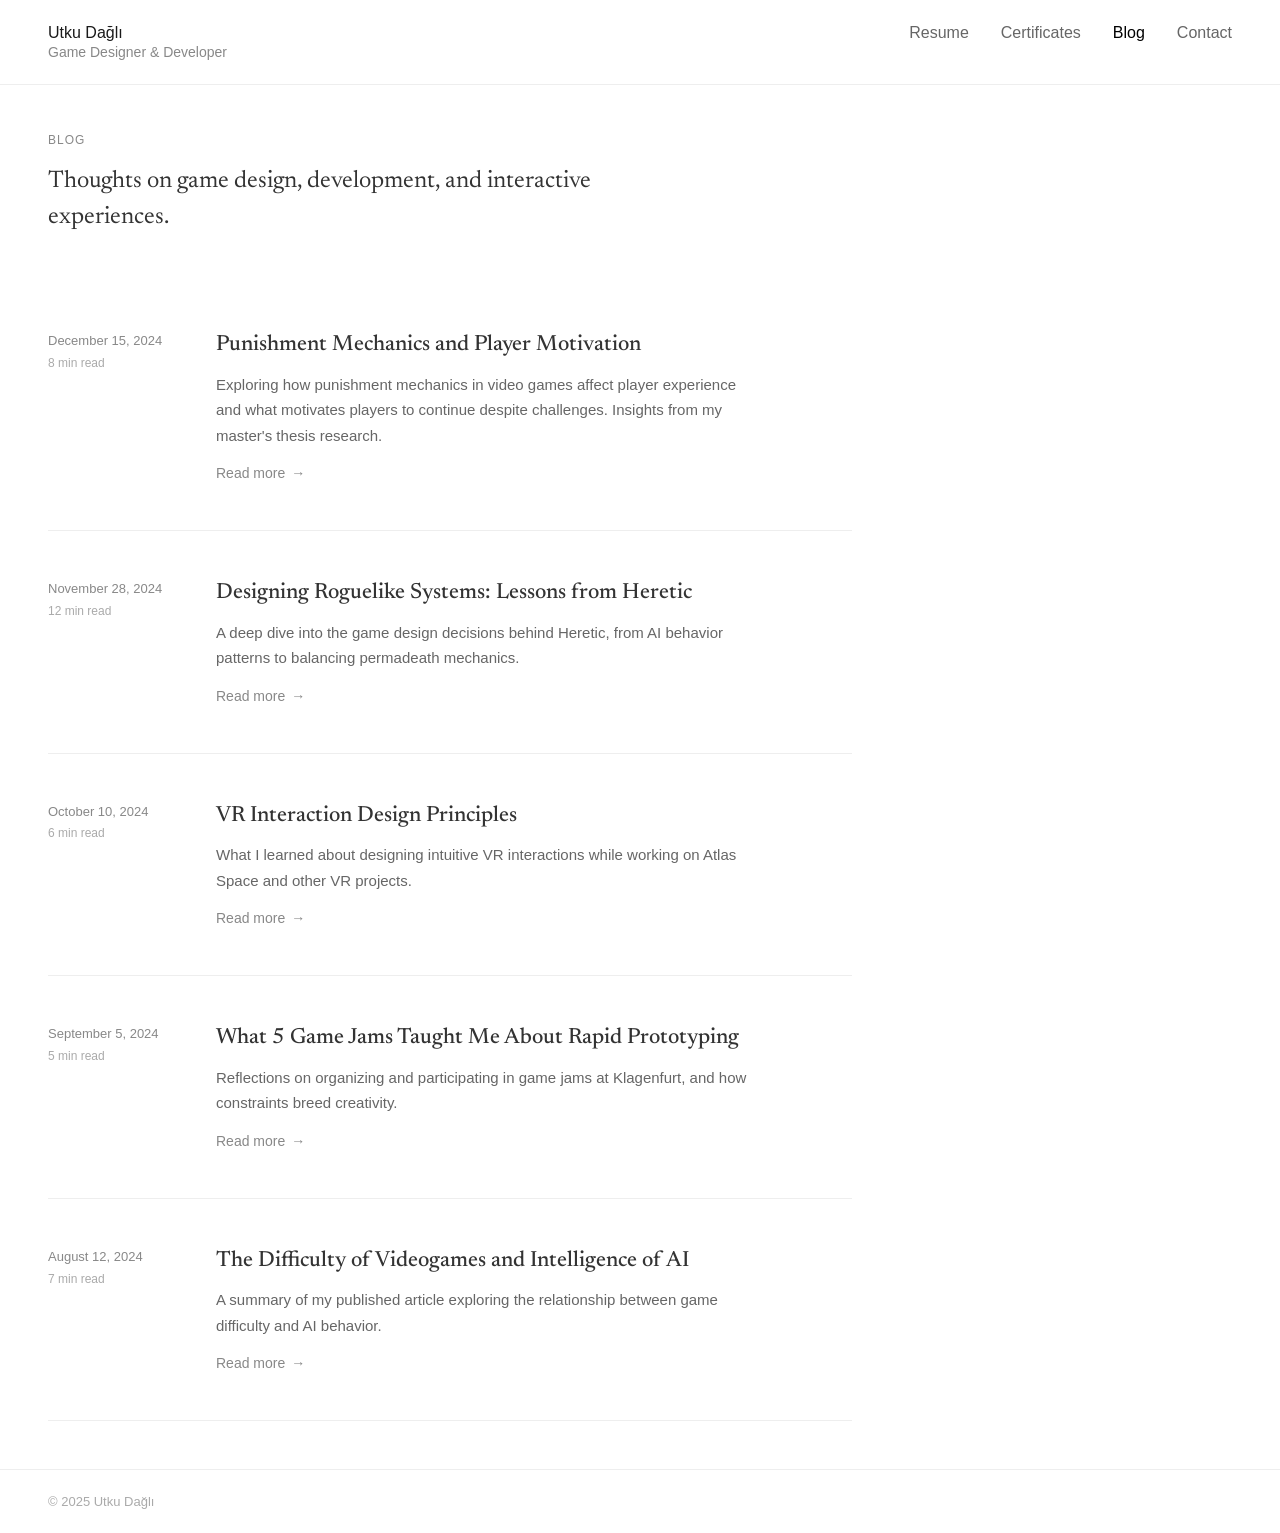
==== blog.html @ bbbc9430 "Starting Pages" ====
<!DOCTYPE html>
<html lang="en">
<head>
  <meta charset="UTF-8">
  <meta name="viewport" content="width=device-width, initial-scale=1.0">
  <title>Blog | Utku Dağlı</title>
  <link href="https://fonts.googleapis.com/css2?family=Newsreader:wght@400;500;600&display=swap" rel="stylesheet">
  <style>
    * {
      margin: 0;
      padding: 0;
      box-sizing: border-box;
    }

    ::selection {
      background: #000;
      color: #fff;
    }

    body {
      min-height: 100vh;
      background-color: #fff;
      color: #1a1a1a;
      font-family: -apple-system, BlinkMacSystemFont, "Segoe UI", sans-serif;
    }

    a {
      color: inherit;
      text-decoration: none;
    }

    .link {
      color: #666;
      text-decoration: none;
      transition: color 0.2s;
      cursor: pointer;
    }

    .link:hover {
      color: #000;
    }

    .link.active {
      color: #000;
    }

    /* Header */
    header {
      position: sticky;
      top: 0;
      padding: 24px 48px;
      display: flex;
      justify-content: space-between;
      align-items: baseline;
      border-bottom: 1px solid #eee;
      background: #fff;
      z-index: 100;
    }

    header h1 {
      font-size: 16px;
      font-weight: 500;
    }

    header p {
      font-size: 14px;
      color: #888;
      margin-top: 2px;
    }

    nav {
      display: flex;
      gap: 32px;
    }

    /* Blog Section */
    .blog-section {
      padding: 48px;
      max-width: 900px;
    }

    .section-title {
      font-size: 12px;
      font-weight: 500;
      text-transform: uppercase;
      letter-spacing: 1px;
      color: #888;
      margin-bottom: 16px;
    }

    .blog-intro {
      font-family: 'Newsreader', Georgia, serif;
      font-size: 24px;
      line-height: 1.5;
      color: #333;
      margin-bottom: 48px;
      max-width: 600px;
    }

    /* Posts List */
    .post-item {
      display: grid;
      grid-template-columns: 120px 1fr;
      gap: 48px;
      padding: 48px 0;
      border-bottom: 1px solid #eee;
      cursor: pointer;
      transition: all 0.2s;
    }

    .post-item:hover {
      background: #fafafa;
      margin: 0 -48px;
      padding: 48px;
    }

    .post-date {
      font-size: 13px;
      color: #888;
      line-height: 1.6;
    }

    .post-read-time {
      font-size: 12px;
      color: #aaa;
      margin-top: 4px;
    }

    .post-title {
      font-family: 'Newsreader', Georgia, serif;
      font-size: 22px;
      font-weight: 500;
      margin-bottom: 12px;
      line-height: 1.3;
      color: #333;
      transition: color 0.2s;
    }

    .post-item:hover .post-title {
      color: #000;
    }

    .post-excerpt {
      font-size: 15px;
      color: #666;
      line-height: 1.7;
      margin-bottom: 16px;
      max-width: 540px;
    }

    .read-link {
      display: inline-flex;
      align-items: center;
      gap: 6px;
      color: #888;
      font-size: 14px;
      transition: color 0.2s;
    }

    .post-item:hover .read-link {
      color: #000;
    }

    /* Footer */
    footer {
      padding: 24px 48px;
      border-top: 1px solid #eee;
      font-size: 13px;
      color: #aaa;
    }

    /* Scroll to Top Button */
    .scroll-top-btn {
      position: fixed;
      bottom: 32px;
      left: 32px;
      width: 40px;
      height: 40px;
      background: #fff;
      border: 1px solid #ddd;
      border-radius: 50%;
      cursor: pointer;
      display: flex;
      align-items: center;
      justify-content: center;
      transition: all 0.2s;
      z-index: 100;
      opacity: 0;
      visibility: hidden;
    }

    .scroll-top-btn.visible {
      opacity: 1;
      visibility: visible;
    }

    .scroll-top-btn:hover {
      border-color: #000;
      background: #000;
      color: #fff;
    }
  </style>
</head>
<body>
  <!-- Header -->
  <header>
    <div>
      <h1><a href="index.html">Utku Dağlı</a></h1>
      <p>Game Designer & Developer</p>
    </div>
    <nav>
      <a href="resume.html" class="link">Resume</a>
      <a href="certificates.html" class="link">Certificates</a>
      <a href="blog.html" class="link active">Blog</a>
      <a href="contact.html" class="link">Contact</a>
    </nav>
  </header>

  <!-- Blog Section -->
  <section class="blog-section">
    <h2 class="section-title">Blog</h2>
    <p class="blog-intro">Thoughts on game design, development, and interactive experiences.</p>

    <!-- Posts List -->
    <div class="posts-list">
      <article class="post-item" onclick="location.href='blog-post.html?slug=punishment-mechanics-player-motivation'">
        <div class="post-meta">
          <p class="post-date">December 15, 2024</p>
          <p class="post-read-time">8 min read</p>
        </div>
        <div class="post-content">
          <h3 class="post-title">Punishment Mechanics and Player Motivation</h3>
          <p class="post-excerpt">Exploring how punishment mechanics in video games affect player experience and what motivates players to continue despite challenges. Insights from my master's thesis research.</p>
          <span class="read-link">Read more <span>→</span></span>
        </div>
      </article>

      <article class="post-item" onclick="location.href='blog-post.html?slug=designing-roguelike-systems'">
        <div class="post-meta">
          <p class="post-date">November 28, 2024</p>
          <p class="post-read-time">12 min read</p>
        </div>
        <div class="post-content">
          <h3 class="post-title">Designing Roguelike Systems: Lessons from Heretic</h3>
          <p class="post-excerpt">A deep dive into the game design decisions behind Heretic, from AI behavior patterns to balancing permadeath mechanics.</p>
          <span class="read-link">Read more <span>→</span></span>
        </div>
      </article>

      <article class="post-item" onclick="location.href='blog-post.html?slug=vr-interaction-design-principles'">
        <div class="post-meta">
          <p class="post-date">October 10, 2024</p>
          <p class="post-read-time">6 min read</p>
        </div>
        <div class="post-content">
          <h3 class="post-title">VR Interaction Design Principles</h3>
          <p class="post-excerpt">What I learned about designing intuitive VR interactions while working on Atlas Space and other VR projects.</p>
          <span class="read-link">Read more <span>→</span></span>
        </div>
      </article>

      <article class="post-item" onclick="location.href='blog-post.html?slug=game-jam-lessons'">
        <div class="post-meta">
          <p class="post-date">September 5, 2024</p>
          <p class="post-read-time">5 min read</p>
        </div>
        <div class="post-content">
          <h3 class="post-title">What 5 Game Jams Taught Me About Rapid Prototyping</h3>
          <p class="post-excerpt">Reflections on organizing and participating in game jams at Klagenfurt, and how constraints breed creativity.</p>
          <span class="read-link">Read more <span>→</span></span>
        </div>
      </article>

      <article class="post-item" onclick="location.href='blog-post.html?slug=ai-difficulty-in-games'">
        <div class="post-meta">
          <p class="post-date">August 12, 2024</p>
          <p class="post-read-time">7 min read</p>
        </div>
        <div class="post-content">
          <h3 class="post-title">The Difficulty of Videogames and Intelligence of AI</h3>
          <p class="post-excerpt">A summary of my published article exploring the relationship between game difficulty and AI behavior.</p>
          <span class="read-link">Read more <span>→</span></span>
        </div>
      </article>
    </div>
  </section>

  <!-- Footer -->
  <footer>
    © 2025 Utku Dağlı
  </footer>

  <!-- Scroll to Top Button -->
  <button class="scroll-top-btn" id="scrollTopBtn" onclick="scrollToTop()">↑</button>

  <script>
    function scrollToTop() {
      window.scrollTo({ top: 0, behavior: 'smooth' });
    }

    window.addEventListener('scroll', () => {
      const btn = document.getElementById('scrollTopBtn');
      if (window.scrollY > 400) {
        btn.classList.add('visible');
      } else {
        btn.classList.remove('visible');
      }
    });
  </script>
</body>
</html>
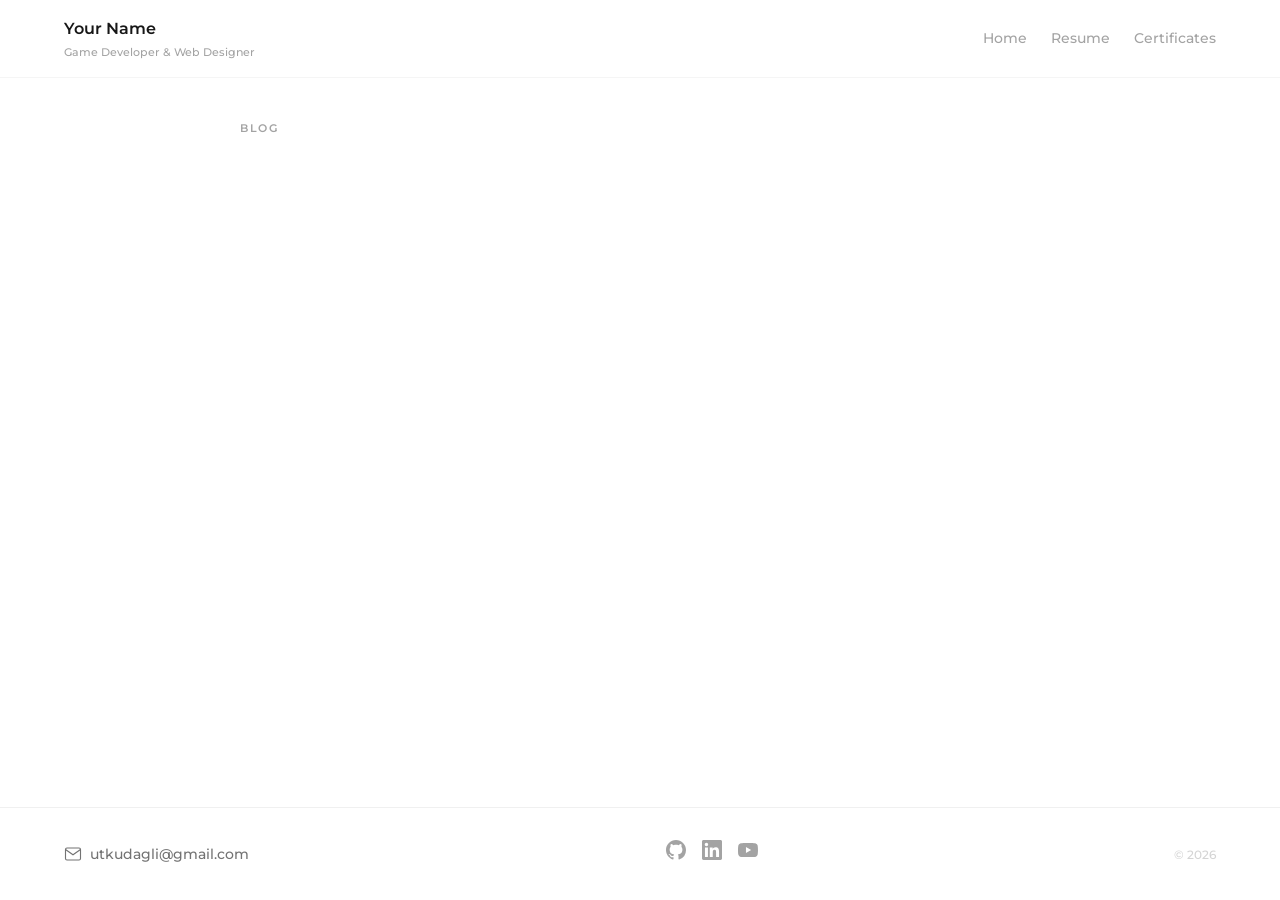
==== commit b8f1041d: "Add files via upload" ====
--- a/blog.html
+++ b/blog.html
@@ -3,309 +3,28 @@
 <head>
   <meta charset="UTF-8">
   <meta name="viewport" content="width=device-width, initial-scale=1.0">
-  <title>Blog | Utku Dağlı</title>
-  <link href="https://fonts.googleapis.com/css2?family=Newsreader:wght@400;500;600&display=swap" rel="stylesheet">
-  <style>
-    * {
-      margin: 0;
-      padding: 0;
-      box-sizing: border-box;
-    }
-
-    ::selection {
-      background: #000;
-      color: #fff;
-    }
-
-    body {
-      min-height: 100vh;
-      background-color: #fff;
-      color: #1a1a1a;
-      font-family: -apple-system, BlinkMacSystemFont, "Segoe UI", sans-serif;
-    }
-
-    a {
-      color: inherit;
-      text-decoration: none;
-    }
-
-    .link {
-      color: #666;
-      text-decoration: none;
-      transition: color 0.2s;
-      cursor: pointer;
-    }
-
-    .link:hover {
-      color: #000;
-    }
-
-    .link.active {
-      color: #000;
-    }
-
-    /* Header */
-    header {
-      position: sticky;
-      top: 0;
-      padding: 24px 48px;
-      display: flex;
-      justify-content: space-between;
-      align-items: baseline;
-      border-bottom: 1px solid #eee;
-      background: #fff;
-      z-index: 100;
-    }
-
-    header h1 {
-      font-size: 16px;
-      font-weight: 500;
-    }
-
-    header p {
-      font-size: 14px;
-      color: #888;
-      margin-top: 2px;
-    }
-
-    nav {
-      display: flex;
-      gap: 32px;
-    }
-
-    /* Blog Section */
-    .blog-section {
-      padding: 48px;
-      max-width: 900px;
-    }
-
-    .section-title {
-      font-size: 12px;
-      font-weight: 500;
-      text-transform: uppercase;
-      letter-spacing: 1px;
-      color: #888;
-      margin-bottom: 16px;
-    }
-
-    .blog-intro {
-      font-family: 'Newsreader', Georgia, serif;
-      font-size: 24px;
-      line-height: 1.5;
-      color: #333;
-      margin-bottom: 48px;
-      max-width: 600px;
-    }
-
-    /* Posts List */
-    .post-item {
-      display: grid;
-      grid-template-columns: 120px 1fr;
-      gap: 48px;
-      padding: 48px 0;
-      border-bottom: 1px solid #eee;
-      cursor: pointer;
-      transition: all 0.2s;
-    }
-
-    .post-item:hover {
-      background: #fafafa;
-      margin: 0 -48px;
-      padding: 48px;
-    }
-
-    .post-date {
-      font-size: 13px;
-      color: #888;
-      line-height: 1.6;
-    }
-
-    .post-read-time {
-      font-size: 12px;
-      color: #aaa;
-      margin-top: 4px;
-    }
-
-    .post-title {
-      font-family: 'Newsreader', Georgia, serif;
-      font-size: 22px;
-      font-weight: 500;
-      margin-bottom: 12px;
-      line-height: 1.3;
-      color: #333;
-      transition: color 0.2s;
-    }
-
-    .post-item:hover .post-title {
-      color: #000;
-    }
-
-    .post-excerpt {
-      font-size: 15px;
-      color: #666;
-      line-height: 1.7;
-      margin-bottom: 16px;
-      max-width: 540px;
-    }
-
-    .read-link {
-      display: inline-flex;
-      align-items: center;
-      gap: 6px;
-      color: #888;
-      font-size: 14px;
-      transition: color 0.2s;
-    }
-
-    .post-item:hover .read-link {
-      color: #000;
-    }
-
-    /* Footer */
-    footer {
-      padding: 24px 48px;
-      border-top: 1px solid #eee;
-      font-size: 13px;
-      color: #aaa;
-    }
-
-    /* Scroll to Top Button */
-    .scroll-top-btn {
-      position: fixed;
-      bottom: 32px;
-      left: 32px;
-      width: 40px;
-      height: 40px;
-      background: #fff;
-      border: 1px solid #ddd;
-      border-radius: 50%;
-      cursor: pointer;
-      display: flex;
-      align-items: center;
-      justify-content: center;
-      transition: all 0.2s;
-      z-index: 100;
-      opacity: 0;
-      visibility: hidden;
-    }
-
-    .scroll-top-btn.visible {
-      opacity: 1;
-      visibility: visible;
-    }
-
-    .scroll-top-btn:hover {
-      border-color: #000;
-      background: #000;
-      color: #fff;
-    }
-  </style>
+  <title>Portfolio - Blog</title>
+  <link rel="preconnect" href="https://fonts.googleapis.com">
+  <link rel="preconnect" href="https://fonts.gstatic.com" crossorigin>
+  <link href="https://fonts.googleapis.com/css2?family=Montserrat:wght@400;500;600;700&display=swap" rel="stylesheet">
+  <link rel="stylesheet" href="styles.css">
 </head>
 <body>
-  <!-- Header -->
-  <header>
-    <div>
-      <h1><a href="index.html">Utku Dağlı</a></h1>
-      <p>Game Designer & Developer</p>
-    </div>
-    <nav>
-      <a href="resume.html" class="link">Resume</a>
-      <a href="certificates.html" class="link">Certificates</a>
-      <a href="blog.html" class="link active">Blog</a>
-      <a href="contact.html" class="link">Contact</a>
-    </nav>
-  </header>
-
-  <!-- Blog Section -->
-  <section class="blog-section">
-    <h2 class="section-title">Blog</h2>
-    <p class="blog-intro">Thoughts on game design, development, and interactive experiences.</p>
-
-    <!-- Posts List -->
-    <div class="posts-list">
-      <article class="post-item" onclick="location.href='blog-post.html?slug=punishment-mechanics-player-motivation'">
-        <div class="post-meta">
-          <p class="post-date">December 15, 2024</p>
-          <p class="post-read-time">8 min read</p>
-        </div>
-        <div class="post-content">
-          <h3 class="post-title">Punishment Mechanics and Player Motivation</h3>
-          <p class="post-excerpt">Exploring how punishment mechanics in video games affect player experience and what motivates players to continue despite challenges. Insights from my master's thesis research.</p>
-          <span class="read-link">Read more <span>→</span></span>
-        </div>
-      </article>
-
-      <article class="post-item" onclick="location.href='blog-post.html?slug=designing-roguelike-systems'">
-        <div class="post-meta">
-          <p class="post-date">November 28, 2024</p>
-          <p class="post-read-time">12 min read</p>
-        </div>
-        <div class="post-content">
-          <h3 class="post-title">Designing Roguelike Systems: Lessons from Heretic</h3>
-          <p class="post-excerpt">A deep dive into the game design decisions behind Heretic, from AI behavior patterns to balancing permadeath mechanics.</p>
-          <span class="read-link">Read more <span>→</span></span>
-        </div>
-      </article>
-
-      <article class="post-item" onclick="location.href='blog-post.html?slug=vr-interaction-design-principles'">
-        <div class="post-meta">
-          <p class="post-date">October 10, 2024</p>
-          <p class="post-read-time">6 min read</p>
-        </div>
-        <div class="post-content">
-          <h3 class="post-title">VR Interaction Design Principles</h3>
-          <p class="post-excerpt">What I learned about designing intuitive VR interactions while working on Atlas Space and other VR projects.</p>
-          <span class="read-link">Read more <span>→</span></span>
-        </div>
-      </article>
-
-      <article class="post-item" onclick="location.href='blog-post.html?slug=game-jam-lessons'">
-        <div class="post-meta">
-          <p class="post-date">September 5, 2024</p>
-          <p class="post-read-time">5 min read</p>
-        </div>
-        <div class="post-content">
-          <h3 class="post-title">What 5 Game Jams Taught Me About Rapid Prototyping</h3>
-          <p class="post-excerpt">Reflections on organizing and participating in game jams at Klagenfurt, and how constraints breed creativity.</p>
-          <span class="read-link">Read more <span>→</span></span>
-        </div>
-      </article>
-
-      <article class="post-item" onclick="location.href='blog-post.html?slug=ai-difficulty-in-games'">
-        <div class="post-meta">
-          <p class="post-date">August 12, 2024</p>
-          <p class="post-read-time">7 min read</p>
-        </div>
-        <div class="post-content">
-          <h3 class="post-title">The Difficulty of Videogames and Intelligence of AI</h3>
-          <p class="post-excerpt">A summary of my published article exploring the relationship between game difficulty and AI behavior.</p>
-          <span class="read-link">Read more <span>→</span></span>
-        </div>
-      </article>
-    </div>
-  </section>
-
-  <!-- Footer -->
-  <footer>
-    © 2025 Utku Dağlı
-  </footer>
-
-  <!-- Scroll to Top Button -->
-  <button class="scroll-top-btn" id="scrollTopBtn" onclick="scrollToTop()">↑</button>
-
+  <header class="header" id="header"></header>
+  
+  <main class="main">
+    <section class="section container blog-container">
+      <p class="section-label">Blog</p>
+      <div class="blog-posts" id="blog-posts"></div>
+    </section>
+  </main>
+  
+  <footer class="footer" id="footer"></footer>
+  
+  <script src="main.js"></script>
   <script>
-    function scrollToTop() {
-      window.scrollTo({ top: 0, behavior: 'smooth' });
-    }
-
-    window.addEventListener('scroll', () => {
-      const btn = document.getElementById('scrollTopBtn');
-      if (window.scrollY > 400) {
-        btn.classList.add('visible');
-      } else {
-        btn.classList.remove('visible');
-      }
-    });
+    initPage('blog');
+    renderBlogPosts();
   </script>
 </body>
 </html>
--- a/styles.css
+++ b/styles.css
@@ -0,0 +1,1041 @@
+/* Reset and Base */
+* {
+  margin: 0;
+  padding: 0;
+  box-sizing: border-box;
+}
+
+html {
+  scroll-behavior: smooth;
+}
+
+body {
+  font-family: 'Montserrat', -apple-system, BlinkMacSystemFont, sans-serif;
+  background: #fff;
+  color: #171717;
+  line-height: 1.6;
+  min-height: 100vh;
+  display: flex;
+  flex-direction: column;
+}
+
+::selection {
+  background: #e5e5e5;
+}
+
+a {
+  text-decoration: none;
+  color: inherit;
+}
+
+button {
+  border: none;
+  background: none;
+  cursor: pointer;
+  font-family: inherit;
+}
+
+img {
+  max-width: 100%;
+  display: block;
+}
+
+/* Layout */
+.container {
+  width: 100%;
+  max-width: 1200px;
+  margin: 0 auto;
+  padding: 0 24px;
+
+}
+
+.container-full {
+  width: 100%;
+  padding: 0 24px;
+}
+
+.main {
+  flex: 1;
+  padding-top: 80px;
+}
+
+/* Header */
+.header {
+  position: fixed;
+  top: 0;
+  left: 0;
+  right: 0;
+  z-index: 100;
+  background: rgba(255, 255, 255, 0.95);
+  backdrop-filter: blur(8px);
+  border-bottom: 1px solid #f5f5f5;
+}
+
+.header-inner {
+  display: flex;
+  align-items: center;
+  justify-content: space-between;
+  padding: 16px 24px;
+  max-width: 1200px;
+  margin: 0 auto;
+}
+
+.header-brand {
+  display: block;
+}
+
+.header-name {
+  font-size: 16px;
+  font-weight: 600;
+  color: #171717;
+  margin-bottom: 2px;
+}
+
+.header-title {
+  font-size: 11px;
+  color: #a3a3a3;
+  font-weight: 500;
+}
+
+.header-nav {
+  display: flex;
+  align-items: center;
+  gap: 24px;
+}
+
+.header-nav a {
+  font-size: 14px;
+  font-weight: 500;
+  color: #a3a3a3;
+  transition: color 0.2s ease;
+}
+
+.header-nav a:hover {
+  color: #525252;
+}
+
+.header-nav a.active {
+  color: #171717;
+}
+
+/* Mobile Header */
+@media (max-width: 640px) {
+  .header-inner {
+    flex-direction: column;
+    gap: 16px;
+    padding: 12px 16px;
+  }
+  
+  .header-nav {
+    gap: 16px;
+  }
+  
+  .header-nav a {
+    font-size: 13px;
+  }
+  
+  .main {
+    padding-top: 100px;
+  }
+}
+
+/* Footer */
+.footer {
+  border-top: 1px solid #f0f0f0;
+  margin-top: auto;
+}
+
+.footer-inner {
+  display: flex;
+  flex-direction: column;
+  align-items: center;
+  gap: 20px;
+  padding: 32px 24px;
+  max-width: 1200px;
+  margin: 0 auto;
+}
+
+@media (min-width: 768px) {
+  .footer-inner {
+    flex-direction: row;
+    justify-content: space-between;
+  }
+}
+
+.footer-email {
+  display: flex;
+  align-items: center;
+  gap: 8px;
+  font-size: 14px;
+  font-weight: 500;
+  color: #737373;
+  transition: color 0.2s ease;
+}
+
+.footer-email:hover {
+  color: #171717;
+}
+
+.footer-email svg {
+  width: 18px;
+  height: 18px;
+}
+
+.footer-social {
+  display: flex;
+  align-items: center;
+  gap: 16px;
+}
+
+.footer-social a {
+  color: #a3a3a3;
+  transition: color 0.2s ease;
+}
+
+.footer-social a:hover {
+  color: #171717;
+}
+
+.footer-social svg {
+  width: 20px;
+  height: 20px;
+}
+
+.footer-copy {
+  font-size: 12px;
+  color: #d4d4d4;
+  font-weight: 500;
+}
+
+/* Section */
+.section {
+  padding: 40px 0;
+}
+
+.section-label {
+  font-size: 11px;
+  color: #a3a3a3;
+  text-transform: uppercase;
+  letter-spacing: 0.15em;
+  font-weight: 600;
+  margin-bottom: 24px;
+}
+
+/* Hero - Full Width */
+.hero {
+  padding: 48px 150px 10px;
+}
+
+.hero-text {
+  font-size: 9px;
+  font-weight: 500;
+  color: #171717;
+  line-height: 1.6;
+  text-align: center;
+}
+
+@media (min-width: 640px) {
+  .hero-text {
+    font-size: 9px;
+  }
+}
+
+@media (min-width: 768px) {
+  .hero-text {
+    font-size: 12px;
+  }
+}
+
+@media (min-width: 1024px) {
+  .hero-text {
+    font-size: 16px;
+  }
+}
+
+@media (min-width: 1280px) {
+  .hero-text {
+    font-size: 20px;
+  }
+}
+
+/* Projects */
+.projects {
+  display: flex;
+  flex-direction: column;
+}
+
+.project {
+  padding: 48px 0;
+  border-bottom: 1px solid #e5e5e5;
+}
+
+.project:last-child {
+  border-bottom: none;
+}
+
+/* Project Banner */
+.project-banner {
+  width: 100%;
+  height: 180px;
+  background: #f5f5f5;
+  border-radius: 8px;
+  overflow: hidden;
+  margin-bottom: 24px;
+}
+
+@media (min-width: 640px) {
+  .project-banner {
+    height: 220px;
+  }
+}
+
+@media (min-width: 768px) {
+  .project-banner {
+    height: 260px;
+  }
+}
+
+@media (min-width: 1024px) {
+  .project-banner {
+    height: 300px;
+  }
+}
+
+.project-banner img {
+  width: 100%;
+  height: 100%;
+  object-fit: cover;
+}
+
+/* Project Header */
+.project-header {
+  margin-bottom: 32px;
+  text-align: center;
+}
+
+.project-title {
+  font-size: 22px;
+  font-weight: 700;
+  color: #171717;
+  margin-bottom: 6px;
+}
+
+@media (min-width: 768px) {
+  .project-title {
+    font-size: 28px;
+  }
+}
+
+.project-company {
+  font-size: 14px;
+  font-weight: 500;
+  color: #737373;
+}
+
+/* Project Description Section */
+.project-details {
+  display: grid;
+  gap: 32px;
+  margin-bottom: 40px;
+}
+
+@media (min-width: 768px) {
+  .project-details {
+    grid-template-columns: 1fr 1fr;
+    gap: 48px;
+  }
+}
+
+.project-detail-section h4 {
+  font-size: 12px;
+  font-weight: 600;
+  color: #a3a3a3;
+  text-transform: uppercase;
+  letter-spacing: 0.1em;
+  margin-bottom: 16px;
+}
+
+.project-detail-section ul {
+  list-style: none;
+}
+
+.project-detail-section li {
+  position: relative;
+  padding-left: 18px;
+  font-size: 14px;
+  color: #525252;
+  line-height: 1.8;
+  margin-bottom: 10px;
+}
+
+.project-detail-section li::before {
+  content: '';
+  position: absolute;
+  left: 0;
+  top: 11px;
+  width: 5px;
+  height: 5px;
+  background: #a3a3a3;
+  border-radius: 50%;
+}
+
+/* Project Links - Logo Buttons */
+.project-links {
+  display: flex;
+  justify-content: center;
+  gap: 20px;
+  margin-bottom: 48px;
+  flex-wrap: wrap;
+}
+
+.project-link-btn {
+  display: flex;
+  align-items: center;
+  justify-content: center;
+  width: 52px;
+  height: 52px;
+  background: #f5f5f5;
+  border-radius: 50%;
+  color: #525252;
+  transition: all 0.2s ease;
+}
+
+.project-link-btn:hover {
+  background: #171717;
+  color: #fff;
+  transform: translateY(-2px);
+}
+
+.project-link-btn svg {
+  width: 24px;
+  height: 24px;
+}
+
+/* Project Gallery Slider */
+.project-gallery-section {
+  margin-top: 16px;
+}
+
+.project-gallery-section h4 {
+  font-size: 12px;
+  font-weight: 600;
+  color: #a3a3a3;
+  text-transform: uppercase;
+  letter-spacing: 0.1em;
+  margin-bottom: 20px;
+  text-align: center;
+}
+
+.gallery-slider {
+  position: relative;
+  width: 100%;
+  max-width: 900px;
+  margin: 0 auto;
+}
+
+.gallery-viewport {
+  position: relative;
+  aspect-ratio: 16 / 9;
+  background: #f5f5f5;
+  border-radius: 8px;
+  overflow: hidden;
+}
+
+.gallery-slide {
+  position: absolute;
+  top: 0;
+  left: 0;
+  width: 100%;
+  height: 100%;
+  opacity: 0;
+  transition: opacity 0.4s ease;
+}
+
+.gallery-slide.active {
+  opacity: 1;
+}
+
+.gallery-slide img {
+  width: 100%;
+  height: 100%;
+  object-fit: cover;
+}
+
+.gallery-slide iframe {
+  width: 100%;
+  height: 100%;
+  border: none;
+}
+
+/* Gallery Arrows */
+.gallery-arrow {
+  position: absolute;
+  top: 50%;
+  transform: translateY(-50%);
+  width: 44px;
+  height: 44px;
+  background: rgba(255, 255, 255, 0.9);
+  border: none;
+  border-radius: 50%;
+  display: flex;
+  align-items: center;
+  justify-content: center;
+  color: #525252;
+  cursor: pointer;
+  transition: all 0.2s ease;
+  z-index: 10;
+  opacity: 0;
+}
+
+.gallery-slider:hover .gallery-arrow {
+  opacity: 1;
+}
+
+.gallery-arrow:hover {
+  background: #171717;
+  color: #fff;
+}
+
+.gallery-arrow svg {
+  width: 20px;
+  height: 20px;
+}
+
+.gallery-arrow.prev {
+  left: 16px;
+}
+
+.gallery-arrow.next {
+  right: 16px;
+}
+
+/* Gallery Dots */
+.gallery-dots {
+  display: flex;
+  justify-content: center;
+  gap: 8px;
+  margin-top: 16px;
+}
+
+.gallery-dot {
+  width: 8px;
+  height: 8px;
+  border-radius: 50%;
+  background: #d4d4d4;
+  border: none;
+  cursor: pointer;
+  transition: all 0.2s ease;
+  padding: 0;
+}
+
+.gallery-dot:hover {
+  background: #a3a3a3;
+}
+
+.gallery-dot.active {
+  background: #171717;
+  width: 24px;
+  border-radius: 4px;
+}
+
+/* Mobile adjustments for gallery */
+@media (max-width: 640px) {
+  .gallery-arrow {
+    width: 36px;
+    height: 36px;
+    opacity: 1;
+  }
+  
+  .gallery-arrow.prev {
+    left: 8px;
+  }
+  
+  .gallery-arrow.next {
+    right: 8px;
+  }
+  
+  .gallery-arrow svg {
+    width: 16px;
+    height: 16px;
+  }
+  
+  .gallery-dots {
+    gap: 6px;
+  }
+  
+  .gallery-dot {
+    width: 6px;
+    height: 6px;
+  }
+  
+  .gallery-dot.active {
+    width: 18px;
+  }
+}
+
+/* Page Header */
+.page-header {
+  display: flex;
+  flex-direction: column;
+  gap: 16px;
+  margin-bottom: 24px;
+  max-width: 700px;
+  margin-left: auto;
+  margin-right: auto;
+}
+
+@media (min-width: 640px) {
+  .page-header {
+    flex-direction: row;
+    align-items: center;
+    justify-content: space-between;
+  }
+}
+
+.page-actions {
+  display: flex;
+  gap: 8px;
+  flex-wrap: wrap;
+}
+
+/* Buttons */
+.btn {
+  display: inline-flex;
+  align-items: center;
+  gap: 6px;
+  padding: 8px 14px;
+  border-radius: 6px;
+  font-size: 13px;
+  font-weight: 500;
+  transition: all 0.2s ease;
+}
+
+.btn svg {
+  width: 14px;
+  height: 14px;
+}
+
+.btn-outline {
+  border: 1px solid #e5e5e5;
+  color: #525252;
+}
+
+.btn-outline:hover {
+  border-color: #d4d4d4;
+  color: #171717;
+}
+
+.btn-primary {
+  background: #171717;
+  color: #fff;
+}
+
+.btn-primary:hover {
+  background: #262626;
+}
+
+/* PDF Viewer */
+.pdf-viewer {
+  background: #fafafa;
+  border: 1px solid #f0f0f0;
+  border-radius: 8px;
+  aspect-ratio: 8.5 / 11;
+  display: flex;
+  align-items: center;
+  justify-content: center;
+  max-height: 80vh;
+  max-width: 700px;
+  margin: 0 auto;
+}
+
+.pdf-placeholder {
+  text-align: center;
+}
+
+.pdf-placeholder p {
+  font-size: 14px;
+  font-weight: 500;
+  color: #a3a3a3;
+  margin-bottom: 4px;
+}
+
+.pdf-placeholder span {
+  font-size: 12px;
+  color: #d4d4d4;
+}
+
+/* Certificates */
+.certificates-grid {
+  display: grid;
+  gap: 24px;
+}
+
+@media (min-width: 768px) {
+  .certificates-grid {
+    grid-template-columns: 250px 1fr;
+  }
+}
+
+.certificate-list {
+  display: flex;
+  flex-direction: column;
+  gap: 4px;
+}
+
+.certificate-item {
+  width: 100%;
+  text-align: left;
+  padding: 12px 14px;
+  border-radius: 6px;
+  font-size: 14px;
+  font-weight: 500;
+  color: #737373;
+  transition: all 0.2s ease;
+}
+
+.certificate-item:hover {
+  background: #fafafa;
+  color: #525252;
+}
+
+.certificate-item.active {
+  background: #f5f5f5;
+  color: #171717;
+}
+
+.certificate-viewer {
+  display: flex;
+  flex-direction: column;
+  gap: 16px;
+}
+
+.certificate-viewer .pdf-viewer {
+  max-width: none;
+  margin: 0;
+  width: 100%;
+}
+
+.certificate-header {
+  display: flex;
+  flex-direction: column;
+  gap: 12px;
+}
+
+@media (min-width: 640px) {
+  .certificate-header {
+    flex-direction: row;
+    align-items: center;
+    justify-content: space-between;
+  }
+}
+
+.certificate-name {
+  font-size: 18px;
+  font-weight: 600;
+  color: #171717;
+}
+
+/* Blog */
+.blog-container {
+  max-width: 800px;
+}
+
+.blog-posts {
+  display: flex;
+  flex-direction: column;
+}
+
+.blog-post {
+  padding: 32px 0;
+  border-bottom: 1px solid #f0f0f0;
+}
+
+.blog-post:first-child {
+  padding-top: 0;
+}
+
+.blog-post:last-child {
+  border-bottom: none;
+}
+
+.blog-author {
+  display: flex;
+  align-items: center;
+  gap: 10px;
+  margin-bottom: 16px;
+  flex-wrap: wrap;
+}
+
+.blog-avatar {
+  width: 32px;
+  height: 32px;
+  background: #f5f5f5;
+  border-radius: 50%;
+  display: flex;
+  align-items: center;
+  justify-content: center;
+  font-size: 12px;
+  font-weight: 600;
+  color: #737373;
+}
+
+.blog-author-name {
+  font-size: 14px;
+  font-weight: 500;
+  color: #525252;
+}
+
+.blog-author-sep {
+  color: #d4d4d4;
+}
+
+.blog-date {
+  font-size: 13px;
+  color: #a3a3a3;
+}
+
+.blog-title {
+  font-size: 20px;
+  font-weight: 600;
+  color: #171717;
+  margin-bottom: 12px;
+  line-height: 1.4;
+}
+
+.blog-body {
+  font-size: 14px;
+  color: #737373;
+  line-height: 1.8;
+  margin-bottom: 20px;
+}
+
+.blog-stats {
+  display: flex;
+  align-items: center;
+  justify-content: space-between;
+}
+
+.blog-views {
+  display: flex;
+  align-items: center;
+  gap: 6px;
+  font-size: 13px;
+  font-weight: 500;
+  color: #a3a3a3;
+}
+
+.blog-views svg {
+  width: 16px;
+  height: 16px;
+}
+
+.blog-likes {
+  display: flex;
+  align-items: center;
+  gap: 6px;
+  padding: 6px 10px;
+  border-radius: 6px;
+  font-size: 13px;
+  font-weight: 500;
+  color: #a3a3a3;
+  transition: all 0.2s ease;
+}
+
+.blog-likes:hover {
+  background: #fafafa;
+  color: #525252;
+}
+
+.blog-likes.liked {
+  color: #f43f5e;
+  background: #fef2f2;
+}
+
+.blog-likes svg {
+  width: 16px;
+  height: 16px;
+}
+
+/* Responsive utilities */
+@media (max-width: 640px) {
+  .container {
+    padding: 0 16px;
+  }
+  
+  .container-full {
+    padding: 0 16px;
+  }
+  
+  .section {
+    padding: 32px 0;
+  }
+  
+  .project {
+    padding: 32px 0;
+  }
+  
+  .project-links {
+    gap: 12px;
+  }
+  
+  .project-link-btn {
+    width: 46px;
+    height: 46px;
+  }
+  
+  .project-link-btn svg {
+    width: 20px;
+    height: 20px;
+  }
+}
+
+/* Background Section */
+.background-wrapper {
+  border-top: 1px solid #e5e5e5;
+  margin-top: 48px;
+  padding-top: 48px;
+}
+
+.background-section {
+  margin-bottom: 64px;
+}
+
+.background-section:last-child {
+  margin-bottom: 0;
+}
+
+.background-title {
+  font-size: 28px;
+  font-weight: 700;
+  font-style: italic;
+  color: #171717;
+  margin-bottom: 24px;
+}
+
+.background-content p {
+  font-size: 14px;
+  color: #525252;
+  line-height: 1.8;
+  margin-bottom: 16px;
+}
+
+.background-content p:last-child {
+  margin-bottom: 0;
+}
+
+.background-content strong {
+  color: #171717;
+  font-weight: 600;
+}
+
+/* Skills Grid - 2 columns: Design+Developer on left, Software+Language on right */
+.skills-grid {
+  display: grid;
+  gap: 48px;
+}
+
+@media (min-width: 768px) {
+  .skills-grid {
+    grid-template-columns: repeat(2, 1fr);
+    gap: 64px;
+  }
+}
+
+.skills-column {
+  display: flex;
+  flex-direction: column;
+  gap: 32px;
+}
+
+.skill-category {
+  margin-bottom: 0;
+}
+
+.skill-category-title {
+  font-size: 16px;
+  font-weight: 700;
+  color: #171717;
+  margin-bottom: 12px;
+}
+
+.skill-list {
+  list-style: disc;
+  padding-left: 20px;
+}
+
+.skill-list li {
+  font-size: 14px;
+  color: #525252;
+  line-height: 1.7;
+  margin-bottom: 4px;
+}
+
+/* Background Grid */
+.background-grid {
+  display: grid;
+  gap: 48px;
+}
+
+@media (min-width: 768px) {
+  .background-grid {
+    grid-template-columns: repeat(2, 1fr);
+    gap: 64px;
+  }
+}
+
+.background-subtitle {
+  font-size: 18px;
+  font-weight: 700;
+  color: #171717;
+  margin-bottom: 16px;
+}
+
+.education-item {
+  margin-bottom: 16px;
+}
+
+.education-degree {
+  font-size: 14px;
+  font-weight: 500;
+  color: #171717;
+  margin-bottom: 2px;
+}
+
+.education-institution {
+  font-size: 13px;
+  color: #737373;
+}
+
+.experience-item {
+  font-size: 14px;
+  color: #525252;
+  margin-bottom: 8px;
+}
+
+/* Publications */
+.publications-section {
+  margin-top: 40px;
+}
+
+.publications-list {
+  display: flex;
+  flex-direction: column;
+  gap: 16px;
+}
+
+.publication-item p {
+  font-size: 14px;
+  color: #525252;
+  margin-bottom: 4px;
+}
+
+.publication-item a {
+  font-size: 13px;
+  color: #2563eb;
+  text-decoration: underline;
+  word-break: break-all;
+}
+
+.publication-item a:hover {
+  color: #1d4ed8;
+}
